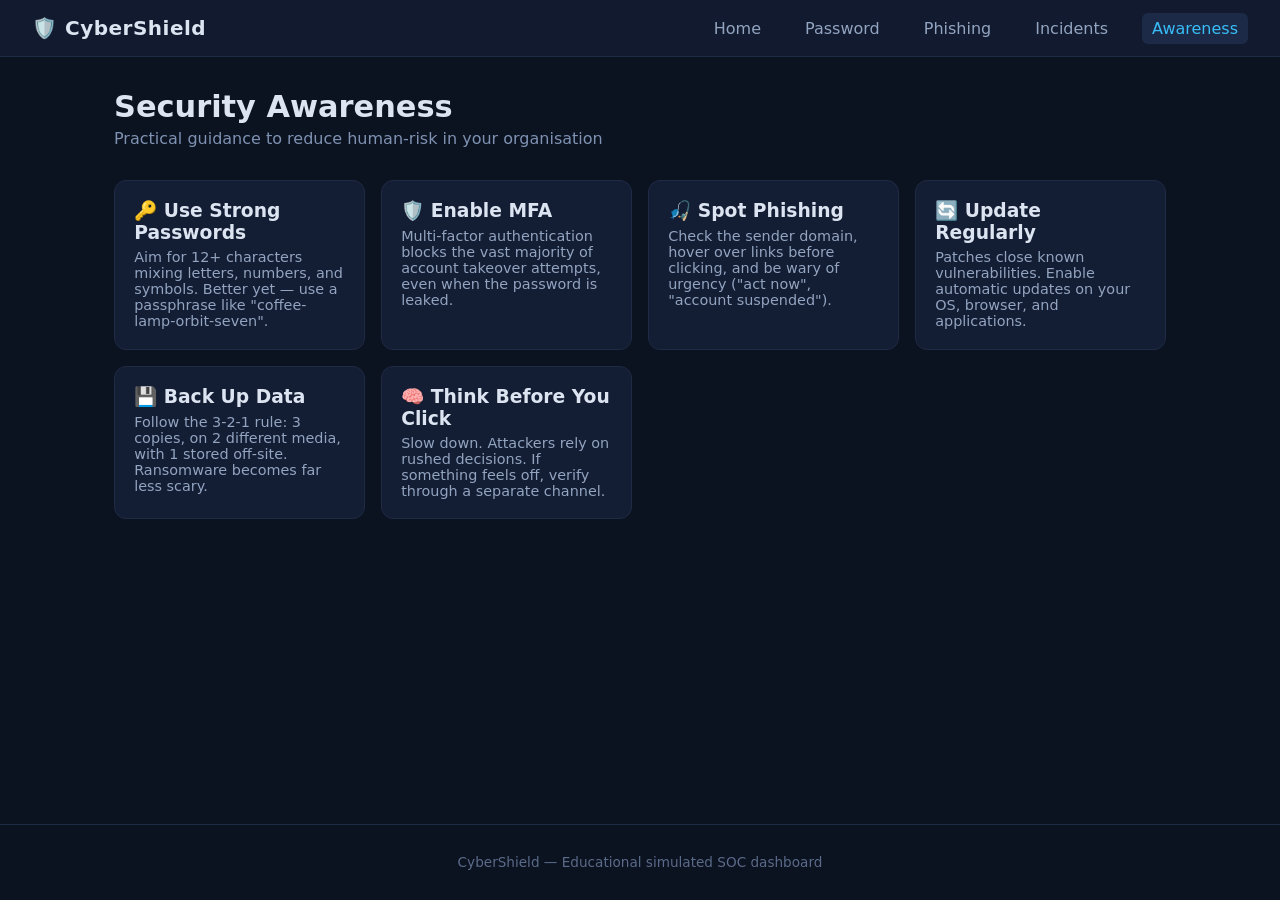
==== awareness.html @ a3f2d395 "Add awareness page with security tips for  people who dont know anythhing on it" ====
<!DOCTYPE html>
<html lang="en">
<head>
  <meta charset="UTF-8">
  <meta name="viewport" content="width=device-width, initial-scale=1.0">
  <title>CyberShield — Awareness</title>
  <link rel="stylesheet" href="style.css">
</head>
<body>

  <nav class="navbar">
    <div class="logo">🛡️ CyberShield</div>
    <ul class="nav-links">
      <li><a href="index.html">Home</a></li>
      <li><a href="password.html">Password</a></li>
      <li><a href="phishing.html">Phishing</a></li>
      <li><a href="incidents.html">Incidents</a></li>
      <li><a href="awareness.html" class="active">Awareness</a></li>
    </ul>
  </nav>

  <main>
    <header class="page-header">
      <h1>Security Awareness</h1>
      <p class="subtitle">Practical guidance to reduce human-risk in your organisation</p>
    </header>

    <section class="tips">

      <div class="tip">
        <h3>🔑 Use Strong Passwords</h3>
        <p>Aim for 12+ characters mixing letters, numbers, and symbols. Better yet — use a passphrase like "coffee-lamp-orbit-seven".</p>
      </div>

      <div class="tip">
        <h3>🛡️ Enable MFA</h3>
        <p>Multi-factor authentication blocks the vast majority of account takeover attempts, even when the password is leaked.</p>
      </div>

      <div class="tip">
        <h3>🎣 Spot Phishing</h3>
        <p>Check the sender domain, hover over links before clicking, and be wary of urgency ("act now", "account suspended").</p>
      </div>

      <div class="tip">
        <h3>🔄 Update Regularly</h3>
        <p>Patches close known vulnerabilities. Enable automatic updates on your OS, browser, and applications.</p>
      </div>

      <div class="tip">
        <h3>💾 Back Up Data</h3>
        <p>Follow the 3-2-1 rule: 3 copies, on 2 different media, with 1 stored off-site. Ransomware becomes far less scary.</p>
      </div>

      <div class="tip">
        <h3>🧠 Think Before You Click</h3>
        <p>Slow down. Attackers rely on rushed decisions. If something feels off, verify through a separate channel.</p>
      </div>

    </section>
  </main>

  <footer class="footer">
    <p>CyberShield — Educational simulated SOC dashboard</p>
  </footer>

</body>
</html>
---- style.css ----
/* ---------- base ---------- */
* { box-sizing: border-box; }

body {
  margin: 0;
  font-family: "Segoe UI", system-ui, Arial, sans-serif;
  background: #0b1220;
  color: #dbe4f0;
  min-height: 100vh;
  display: flex;
  flex-direction: column;
}

a { color: #38bdf8; text-decoration: none; }
a:hover { text-decoration: underline; }

/* ---------- navbar ---------- */
.navbar {
  display: flex;
  justify-content: space-between;
  align-items: center;
  padding: 1rem 2rem;
  background: #111a2e;
  border-bottom: 1px solid #1f2a44;
  position: sticky;
  top: 0;
  z-index: 10;
}

.logo {
  font-weight: 700;
  font-size: 1.25rem;
  letter-spacing: 0.5px;
}

.nav-links {
  list-style: none;
  display: flex;
  gap: 1.5rem;
  margin: 0;
  padding: 0;
}

.nav-links a {
  color: #93a4c0;
  padding: 6px 10px;
  border-radius: 6px;
  transition: all 0.15s;
}

.nav-links a:hover,
.nav-links a.active {
  background: #1c2a47;
  color: #38bdf8;
  text-decoration: none;
}

/* ---------- layout ---------- */
main {
  flex: 1;
  max-width: 1100px;
  width: 100%;
  margin: 0 auto;
  padding: 2rem 1.5rem;
}

.page-header { margin-bottom: 2rem; }
.page-header h1 { margin: 0 0 0.3rem; font-size: 1.9rem; }
.subtitle { color: #7f92b2; margin: 0; }

/* ---------- status cards ---------- */
.status-grid {
  display: grid;
  grid-template-columns: repeat(auto-fit, minmax(200px, 1fr));
  gap: 1rem;
  margin-bottom: 2rem;
}

.status-card {
  background: #131d33;
  border: 1px solid #1f2a44;
  border-radius: 12px;
  padding: 1.2rem;
  position: relative;
}

.status-card h3 { margin: 0 0 0.3rem; font-size: 0.95rem; color: #93a4c0; }
.status-card p { margin: 0; font-size: 1.15rem; font-weight: 600; }

.status-dot {
  display: inline-block;
  width: 10px;
  height: 10px;
  border-radius: 50%;
  margin-bottom: 0.6rem;
}
.status-dot.green  { background: #22c55e; box-shadow: 0 0 8px #22c55e; }
.status-dot.yellow { background: #eab308; box-shadow: 0 0 8px #eab308; }
.status-dot.red    { background: #ef4444; box-shadow: 0 0 8px #ef4444; }
.status-dot.blue   { background: #38bdf8; box-shadow: 0 0 8px #38bdf8; }

.status-card.ok   { border-color: #1f4a2e; }
.status-card.warn { border-color: #4a4020; }
.status-card.crit { border-color: #4a2020; }

/* ---------- tool tiles ---------- */
.tool-grid {
  display: grid;
  grid-template-columns: repeat(auto-fit, minmax(240px, 1fr));
  gap: 1rem;
  margin-bottom: 2rem;
}

.tool-card {
  background: #131d33;
  border: 1px solid #1f2a44;
  border-radius: 12px;
  padding: 1.2rem;
  color: inherit;
  transition: transform 0.12s, border-color 0.12s;
}

.tool-card:hover {
  transform: translateY(-2px);
  border-color: #38bdf8;
  text-decoration: none;
}

.tool-card h3 { margin: 0 0 0.4rem; }
.tool-card p { margin: 0; color: #93a4c0; font-size: 0.9rem; }

/* ---------- activity feed ---------- */
.activity h2 { font-size: 1.2rem; margin-bottom: 0.8rem; }

.feed {
  list-style: none;
  margin: 0;
  padding: 0;
  background: #0f172a;
  border: 1px solid #1f2a44;
  border-radius: 12px;
  max-height: 220px;
  overflow-y: auto;
}

.feed li {
  padding: 0.7rem 1rem;
  border-bottom: 1px solid #17233c;
  font-size: 0.9rem;
  color: #cbd5e1;
}
.feed li:last-child { border-bottom: none; }

/* ---------- forms / tools pages ---------- */
.tool-panel {
  background: #131d33;
  border: 1px solid #1f2a44;
  border-radius: 12px;
  padding: 1.5rem;
  margin-bottom: 1.5rem;
}

.tool-panel input[type="password"],
.tool-panel textarea {
  width: 100%;
  background: #0b1220;
  border: 1px solid #1f2a44;
  color: #e2e8f0;
  padding: 0.7rem;
  border-radius: 8px;
  font-family: inherit;
  font-size: 0.95rem;
}

.tool-panel input:focus,
.tool-panel textarea:focus {
  outline: none;
  border-color: #38bdf8;
}

.tool-panel button {
  background: #38bdf8;
  color: #0b1220;
  border: none;
  padding: 0.7rem 1.4rem;
  border-radius: 8px;
  font-weight: 600;
  cursor: pointer;
  font-size: 0.95rem;
}
.tool-panel button:hover { background: #7dd3fc; }

#result, #report {
  margin-top: 1rem;
  font-size: 1rem;
  white-space: pre-wrap;
  color: #e2e8f0;
}

/* ---------- table (incidents) ---------- */
table {
  width: 100%;
  border-collapse: collapse;
  background: #131d33;
  border-radius: 12px;
  overflow: hidden;
  border: 1px solid #1f2a44;
}
th, td {
  text-align: left;
  padding: 0.8rem 1rem;
  border-bottom: 1px solid #1f2a44;
  font-size: 0.9rem;
}
th { background: #17233c; color: #93a4c0; font-weight: 600; }
tr:last-child td { border-bottom: none; }

.sev {
  padding: 2px 8px;
  border-radius: 6px;
  font-size: 0.75rem;
  font-weight: 700;
  letter-spacing: 0.4px;
}
.sev.critical { background: #4a2020; color: #fca5a5; }
.sev.high     { background: #4a3520; color: #fdba74; }
.sev.medium   { background: #4a4020; color: #fde68a; }
.sev.low      { background: #1f4a2e; color: #86efac; }

/* ---------- awareness cards ---------- */
.tips {
  display: grid;
  grid-template-columns: repeat(auto-fit, minmax(240px, 1fr));
  gap: 1rem;
}

.tip {
  background: #131d33;
  border: 1px solid #1f2a44;
  border-radius: 12px;
  padding: 1.2rem;
}
.tip h3 { margin: 0 0 0.4rem; }
.tip p { margin: 0; color: #93a4c0; font-size: 0.9rem; }

/* ---------- footer ---------- */
.footer {
  text-align: center;
  padding: 1rem;
  color: #5b6b8a;
  font-size: 0.85rem;
  border-top: 1px solid #1f2a44;
}
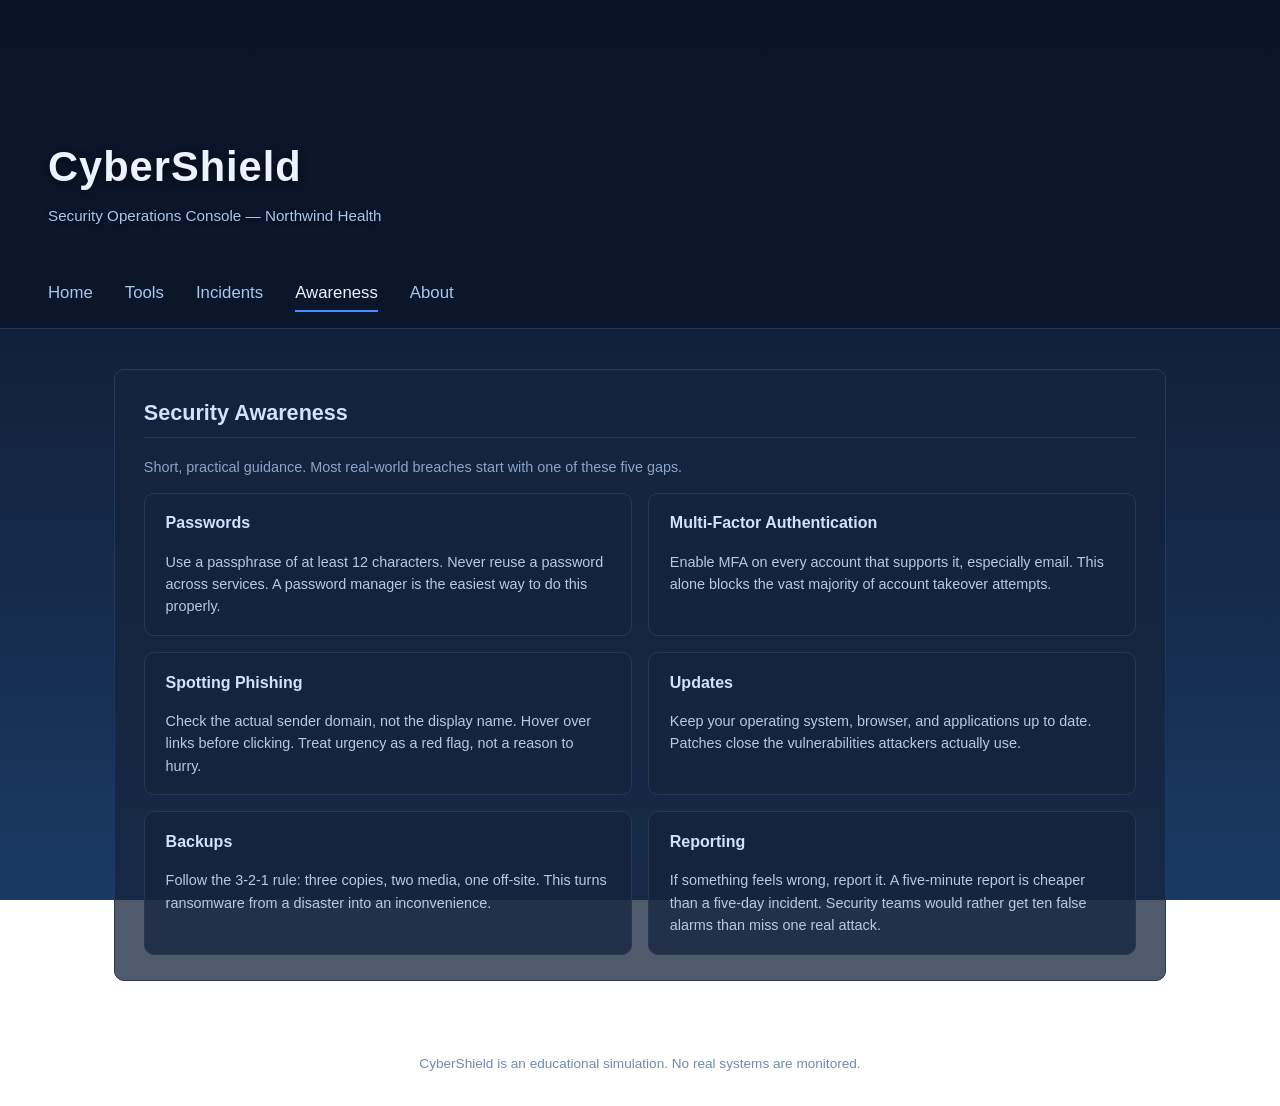
==== commit 9d2b7405: "restyled website" ====
--- a/awareness.html
+++ b/awareness.html
@@ -8,60 +8,92 @@
 </head>
 <body>
 
+  <header class="banner">
+    <div class="banner-overlay">
+      <h1>CyberShield</h1>
+      <p class="tagline">Security Operations Console — Northwind Health</p>
+    </div>
+  </header>
+
   <nav class="navbar">
-    <div class="logo">🛡️ CyberShield</div>
-    <ul class="nav-links">
-      <li><a href="index.html">Home</a></li>
-      <li><a href="password.html">Password</a></li>
-      <li><a href="phishing.html">Phishing</a></li>
-      <li><a href="incidents.html">Incidents</a></li>
-      <li><a href="awareness.html" class="active">Awareness</a></li>
-    </ul>
+    <a href="index.html">Home</a>
+    <a href="tools.html">Tools</a>
+    <a href="incidents.html">Incidents</a>
+    <a href="awareness.html" class="active">Awareness</a>
+    <a href="about.html">About</a>
   </nav>
 
-  <main>
-    <header class="page-header">
-      <h1>Security Awareness</h1>
-      <p class="subtitle">Practical guidance to reduce human-risk in your organisation</p>
-    </header>
+  <main class="layout" style="grid-template-columns: 1fr;">
 
-    <section class="tips">
+    <section class="panel">
+      <h2>Security Awareness</h2>
+      <p class="muted">
+        Short, practical guidance. Most real-world breaches start with
+        one of these five gaps.
+      </p>
 
-      <div class="tip">
-        <h3>🔑 Use Strong Passwords</h3>
-        <p>Aim for 12+ characters mixing letters, numbers, and symbols. Better yet — use a passphrase like "coffee-lamp-orbit-seven".</p>
+      <div class="tips">
+
+        <div class="tip">
+          <h3>Passwords</h3>
+          <p>
+            Use a passphrase of at least 12 characters. Never reuse a
+            password across services. A password manager is the easiest
+            way to do this properly.
+          </p>
+        </div>
+
+        <div class="tip">
+          <h3>Multi-Factor Authentication</h3>
+          <p>
+            Enable MFA on every account that supports it, especially
+            email. This alone blocks the vast majority of account
+            takeover attempts.
+          </p>
+        </div>
+
+        <div class="tip">
+          <h3>Spotting Phishing</h3>
+          <p>
+            Check the actual sender domain, not the display name.
+            Hover over links before clicking. Treat urgency as a red flag,
+            not a reason to hurry.
+          </p>
+        </div>
+
+        <div class="tip">
+          <h3>Updates</h3>
+          <p>
+            Keep your operating system, browser, and applications
+            up to date. Patches close the vulnerabilities attackers
+            actually use.
+          </p>
+        </div>
+
+        <div class="tip">
+          <h3>Backups</h3>
+          <p>
+            Follow the 3-2-1 rule: three copies, two media, one off-site.
+            This turns ransomware from a disaster into an inconvenience.
+          </p>
+        </div>
+
+        <div class="tip">
+          <h3>Reporting</h3>
+          <p>
+            If something feels wrong, report it. A five-minute report
+            is cheaper than a five-day incident. Security teams would
+            rather get ten false alarms than miss one real attack.
+          </p>
+        </div>
+
       </div>
+    </section>
 
-      <div class="tip">
-        <h3>🛡️ Enable MFA</h3>
-        <p>Multi-factor authentication blocks the vast majority of account takeover attempts, even when the password is leaked.</p>
-      </div>
-
-      <div class="tip">
-        <h3>🎣 Spot Phishing</h3>
-        <p>Check the sender domain, hover over links before clicking, and be wary of urgency ("act now", "account suspended").</p>
-      </div>
-
-      <div class="tip">
-        <h3>🔄 Update Regularly</h3>
-        <p>Patches close known vulnerabilities. Enable automatic updates on your OS, browser, and applications.</p>
-      </div>
-
-      <div class="tip">
-        <h3>💾 Back Up Data</h3>
-        <p>Follow the 3-2-1 rule: 3 copies, on 2 different media, with 1 stored off-site. Ransomware becomes far less scary.</p>
-      </div>
-
-      <div class="tip">
-        <h3>🧠 Think Before You Click</h3>
-        <p>Slow down. Attackers rely on rushed decisions. If something feels off, verify through a separate channel.</p>
-      </div>
-
-    </section>
   </main>
 
   <footer class="footer">
-    <p>CyberShield — Educational simulated SOC dashboard</p>
+    CyberShield is an educational simulation. No real systems are monitored.
   </footer>
 
 </body>
--- a/style.css
+++ b/style.css
@@ -1,253 +1,293 @@
-/* ---------- base ---------- */
-* { box-sizing: border-box; }
+/* -------- base -------- */
+* {
+  box-sizing: border-box;
+}
+
+html, body {
+  margin: 0;
+  padding: 0;
+}
 
 body {
+  font-family: "Gill Sans", Calibri, "Trebuchet MS", sans-serif;
+  background: linear-gradient(180deg, #0a1428 0%, #12233f 45%, #1a3a63 100%);
+  background-attachment: fixed;
+  color: #d7e3f4;
+  min-height: 100vh;
+  line-height: 1.55;
+}
+
+a {
+  color: #7fb8ff;
+  text-decoration: none;
+}
+a:hover {
+  text-decoration: underline;
+}
+
+/* -------- banner -------- */
+.banner {
+  position: relative;
+  height: 260px;
+  background-image: url("assets/banner.jpg");
+  background-size: cover;
+  background-position: center;
+  display: flex;
+  align-items: flex-end;
+  padding: 2rem 3rem;
+}
+
+.banner::after {
+  content: "";
+  position: absolute;
+  inset: 0;
+  background: linear-gradient(180deg, rgba(10,20,40,0.35) 0%, rgba(10,20,40,0.85) 100%);
+}
+
+.banner-overlay {
+  position: relative;
+  z-index: 1;
+}
+
+.banner h1 {
   margin: 0;
-  font-family: "Segoe UI", system-ui, Arial, sans-serif;
-  background: #0b1220;
-  color: #dbe4f0;
-  min-height: 100vh;
-  display: flex;
-  flex-direction: column;
-}
-
-a { color: #38bdf8; text-decoration: none; }
-a:hover { text-decoration: underline; }
-
-/* ---------- navbar ---------- */
+  font-size: 2.6rem;
+  letter-spacing: 1px;
+  color: #eaf3ff;
+  text-shadow: 0 2px 8px rgba(0,0,0,0.6);
+}
+
+.tagline {
+  margin: 0.3rem 0 0;
+  font-size: 0.95rem;
+  color: #a9c6eb;
+  text-shadow: 0 1px 4px rgba(0,0,0,0.6);
+}
+
+/* -------- nav -------- */
 .navbar {
   display: flex;
+  gap: 2rem;
+  padding: 1rem 3rem;
+  background: rgba(10, 20, 40, 0.85);
+  border-bottom: 1px solid #22395c;
+}
+
+.navbar a {
+  color: #a9c6eb;
+  font-size: 1.05rem;
+  padding: 4px 0;
+  border-bottom: 2px solid transparent;
+}
+
+.navbar a:hover {
+  color: #eaf3ff;
+  text-decoration: none;
+}
+
+.navbar a.active {
+  color: #eaf3ff;
+  border-bottom-color: #4b8cff;
+}
+
+/* -------- layout -------- */
+.layout {
+  max-width: 1100px;
+  margin: 2.5rem auto;
+  padding: 0 1.5rem;
+  display: grid;
+  grid-template-columns: 1fr 1fr;
+  gap: 1.5rem;
+}
+
+@media (max-width: 800px) {
+  .layout { grid-template-columns: 1fr; }
+}
+
+/* -------- panels -------- */
+.panel {
+  background: rgba(20, 35, 60, 0.75);
+  border: 1px solid #22395c;
+  border-radius: 10px;
+  padding: 1.6rem 1.8rem;
+}
+
+.panel h2 {
+  margin-top: 0;
+  color: #cfe2ff;
+  font-size: 1.35rem;
+  border-bottom: 1px solid #22395c;
+  padding-bottom: 0.5rem;
+}
+
+.panel h3 {
+  color: #cfe2ff;
+  font-size: 1.05rem;
+  margin-bottom: 0.4rem;
+}
+
+.muted { color: #8ba5c9; font-size: 0.9rem; }
+.hint  { color: #8ba5c9; font-size: 0.85rem; margin-top: 1rem; font-style: italic; }
+
+/* -------- stat list -------- */
+.stat-list {
+  list-style: none;
+  padding: 0;
+  margin: 1rem 0;
+}
+
+.stat-list li {
+  display: flex;
   justify-content: space-between;
-  align-items: center;
-  padding: 1rem 2rem;
-  background: #111a2e;
-  border-bottom: 1px solid #1f2a44;
-  position: sticky;
-  top: 0;
-  z-index: 10;
-}
-
-.logo {
-  font-weight: 700;
-  font-size: 1.25rem;
-  letter-spacing: 0.5px;
-}
-
-.nav-links {
+  padding: 0.55rem 0;
+  border-bottom: 1px solid #22395c;
+  font-size: 0.95rem;
+}
+
+.stat-list li:last-child { border-bottom: none; }
+
+.stat-list .label { color: #a9c6eb; }
+.stat-list .value { font-weight: 600; color: #eaf3ff; }
+.stat-list .value.warn { color: #ffce6a; }
+.stat-list .value.crit { color: #ff8b8b; }
+
+/* -------- lists -------- */
+.purpose-list { padding-left: 1.2rem; }
+.purpose-list li { margin-bottom: 0.35rem; }
+
+.link-list {
   list-style: none;
-  display: flex;
-  gap: 1.5rem;
-  margin: 0;
   padding: 0;
-}
-
-.nav-links a {
-  color: #93a4c0;
-  padding: 6px 10px;
+  margin: 0.5rem 0 0;
+}
+.link-list li { margin-bottom: 0.35rem; }
+
+/* -------- tools form -------- */
+.field {
+  margin-bottom: 1.2rem;
+}
+
+.field label {
+  display: block;
+  margin-bottom: 0.4rem;
+  color: #a9c6eb;
+  font-size: 0.9rem;
+}
+
+.field input[type="password"],
+.field textarea {
+  width: 100%;
+  background: rgba(10, 20, 40, 0.7);
+  border: 1px solid #22395c;
   border-radius: 6px;
-  transition: all 0.15s;
-}
-
-.nav-links a:hover,
-.nav-links a.active {
-  background: #1c2a47;
-  color: #38bdf8;
-  text-decoration: none;
-}
-
-/* ---------- layout ---------- */
-main {
-  flex: 1;
-  max-width: 1100px;
-  width: 100%;
-  margin: 0 auto;
-  padding: 2rem 1.5rem;
-}
-
-.page-header { margin-bottom: 2rem; }
-.page-header h1 { margin: 0 0 0.3rem; font-size: 1.9rem; }
-.subtitle { color: #7f92b2; margin: 0; }
-
-/* ---------- status cards ---------- */
-.status-grid {
-  display: grid;
-  grid-template-columns: repeat(auto-fit, minmax(200px, 1fr));
-  gap: 1rem;
-  margin-bottom: 2rem;
-}
-
-.status-card {
-  background: #131d33;
-  border: 1px solid #1f2a44;
-  border-radius: 12px;
-  padding: 1.2rem;
-  position: relative;
-}
-
-.status-card h3 { margin: 0 0 0.3rem; font-size: 0.95rem; color: #93a4c0; }
-.status-card p { margin: 0; font-size: 1.15rem; font-weight: 600; }
-
-.status-dot {
-  display: inline-block;
-  width: 10px;
-  height: 10px;
-  border-radius: 50%;
-  margin-bottom: 0.6rem;
-}
-.status-dot.green  { background: #22c55e; box-shadow: 0 0 8px #22c55e; }
-.status-dot.yellow { background: #eab308; box-shadow: 0 0 8px #eab308; }
-.status-dot.red    { background: #ef4444; box-shadow: 0 0 8px #ef4444; }
-.status-dot.blue   { background: #38bdf8; box-shadow: 0 0 8px #38bdf8; }
-
-.status-card.ok   { border-color: #1f4a2e; }
-.status-card.warn { border-color: #4a4020; }
-.status-card.crit { border-color: #4a2020; }
-
-/* ---------- tool tiles ---------- */
-.tool-grid {
-  display: grid;
-  grid-template-columns: repeat(auto-fit, minmax(240px, 1fr));
-  gap: 1rem;
-  margin-bottom: 2rem;
-}
-
-.tool-card {
-  background: #131d33;
-  border: 1px solid #1f2a44;
-  border-radius: 12px;
-  padding: 1.2rem;
-  color: inherit;
-  transition: transform 0.12s, border-color 0.12s;
-}
-
-.tool-card:hover {
-  transform: translateY(-2px);
-  border-color: #38bdf8;
-  text-decoration: none;
-}
-
-.tool-card h3 { margin: 0 0 0.4rem; }
-.tool-card p { margin: 0; color: #93a4c0; font-size: 0.9rem; }
-
-/* ---------- activity feed ---------- */
-.activity h2 { font-size: 1.2rem; margin-bottom: 0.8rem; }
-
-.feed {
-  list-style: none;
-  margin: 0;
-  padding: 0;
-  background: #0f172a;
-  border: 1px solid #1f2a44;
-  border-radius: 12px;
-  max-height: 220px;
-  overflow-y: auto;
-}
-
-.feed li {
-  padding: 0.7rem 1rem;
-  border-bottom: 1px solid #17233c;
-  font-size: 0.9rem;
-  color: #cbd5e1;
-}
-.feed li:last-child { border-bottom: none; }
-
-/* ---------- forms / tools pages ---------- */
-.tool-panel {
-  background: #131d33;
-  border: 1px solid #1f2a44;
-  border-radius: 12px;
-  padding: 1.5rem;
-  margin-bottom: 1.5rem;
-}
-
-.tool-panel input[type="password"],
-.tool-panel textarea {
-  width: 100%;
-  background: #0b1220;
-  border: 1px solid #1f2a44;
-  color: #e2e8f0;
-  padding: 0.7rem;
-  border-radius: 8px;
+  padding: 0.65rem 0.8rem;
+  color: #eaf3ff;
   font-family: inherit;
   font-size: 0.95rem;
 }
 
-.tool-panel input:focus,
-.tool-panel textarea:focus {
+.field input:focus,
+.field textarea:focus {
   outline: none;
-  border-color: #38bdf8;
-}
-
-.tool-panel button {
-  background: #38bdf8;
-  color: #0b1220;
-  border: none;
-  padding: 0.7rem 1.4rem;
-  border-radius: 8px;
-  font-weight: 600;
+  border-color: #4b8cff;
+}
+
+button {
+  background: #2a63c9;
+  color: #eaf3ff;
+  border: 1px solid #4b8cff;
+  padding: 0.6rem 1.4rem;
+  border-radius: 6px;
+  font-family: inherit;
+  font-size: 0.95rem;
   cursor: pointer;
-  font-size: 0.95rem;
-}
-.tool-panel button:hover { background: #7dd3fc; }
-
-#result, #report {
+  transition: background 0.15s;
+}
+
+button:hover { background: #3a78e0; }
+
+.output {
   margin-top: 1rem;
-  font-size: 1rem;
+  padding: 0.9rem 1rem;
+  background: rgba(10, 20, 40, 0.6);
+  border-left: 3px solid #4b8cff;
+  border-radius: 4px;
   white-space: pre-wrap;
-  color: #e2e8f0;
-}
-
-/* ---------- table (incidents) ---------- */
+  font-size: 0.9rem;
+  color: #d7e3f4;
+}
+
+/* -------- incidents table -------- */
 table {
   width: 100%;
   border-collapse: collapse;
-  background: #131d33;
-  border-radius: 12px;
+  background: rgba(20, 35, 60, 0.6);
+  border: 1px solid #22395c;
+  border-radius: 8px;
   overflow: hidden;
-  border: 1px solid #1f2a44;
-}
+}
+
 th, td {
   text-align: left;
-  padding: 0.8rem 1rem;
-  border-bottom: 1px solid #1f2a44;
-  font-size: 0.9rem;
-}
-th { background: #17233c; color: #93a4c0; font-weight: 600; }
+  padding: 0.75rem 1rem;
+  border-bottom: 1px solid #22395c;
+  font-size: 0.9rem;
+}
+
+th {
+  background: rgba(30, 50, 80, 0.9);
+  color: #a9c6eb;
+  font-weight: 600;
+}
+
 tr:last-child td { border-bottom: none; }
 
 .sev {
-  padding: 2px 8px;
-  border-radius: 6px;
-  font-size: 0.75rem;
+  padding: 2px 9px;
+  border-radius: 4px;
+  font-size: 0.72rem;
+  letter-spacing: 0.6px;
   font-weight: 700;
-  letter-spacing: 0.4px;
-}
-.sev.critical { background: #4a2020; color: #fca5a5; }
-.sev.high     { background: #4a3520; color: #fdba74; }
-.sev.medium   { background: #4a4020; color: #fde68a; }
-.sev.low      { background: #1f4a2e; color: #86efac; }
-
-/* ---------- awareness cards ---------- */
+}
+.sev.critical { background: #5a1d1d; color: #ffb3b3; }
+.sev.high     { background: #5a3a1d; color: #ffcf9e; }
+.sev.medium   { background: #5a4c1d; color: #ffeaa0; }
+.sev.low      { background: #1d4a35; color: #9febc2; }
+
+/* -------- awareness tips -------- */
 .tips {
   display: grid;
-  grid-template-columns: repeat(auto-fit, minmax(240px, 1fr));
+  grid-template-columns: 1fr 1fr;
   gap: 1rem;
 }
 
+@media (max-width: 800px) {
+  .tips { grid-template-columns: 1fr; }
+}
+
 .tip {
-  background: #131d33;
-  border: 1px solid #1f2a44;
-  border-radius: 12px;
-  padding: 1.2rem;
-}
-.tip h3 { margin: 0 0 0.4rem; }
-.tip p { margin: 0; color: #93a4c0; font-size: 0.9rem; }
-
-/* ---------- footer ---------- */
+  background: rgba(20, 35, 60, 0.75);
+  border: 1px solid #22395c;
+  border-radius: 10px;
+  padding: 1.1rem 1.3rem;
+}
+
+.tip h3 {
+  margin-top: 0;
+  color: #cfe2ff;
+  font-size: 1rem;
+}
+
+.tip p {
+  margin-bottom: 0;
+  font-size: 0.9rem;
+  color: #b6c9e3;
+}
+
+/* -------- footer -------- */
 .footer {
   text-align: center;
-  padding: 1rem;
-  color: #5b6b8a;
+  padding: 2rem 1rem;
+  color: #6f8bb0;
   font-size: 0.85rem;
-  border-top: 1px solid #1f2a44;
 }
